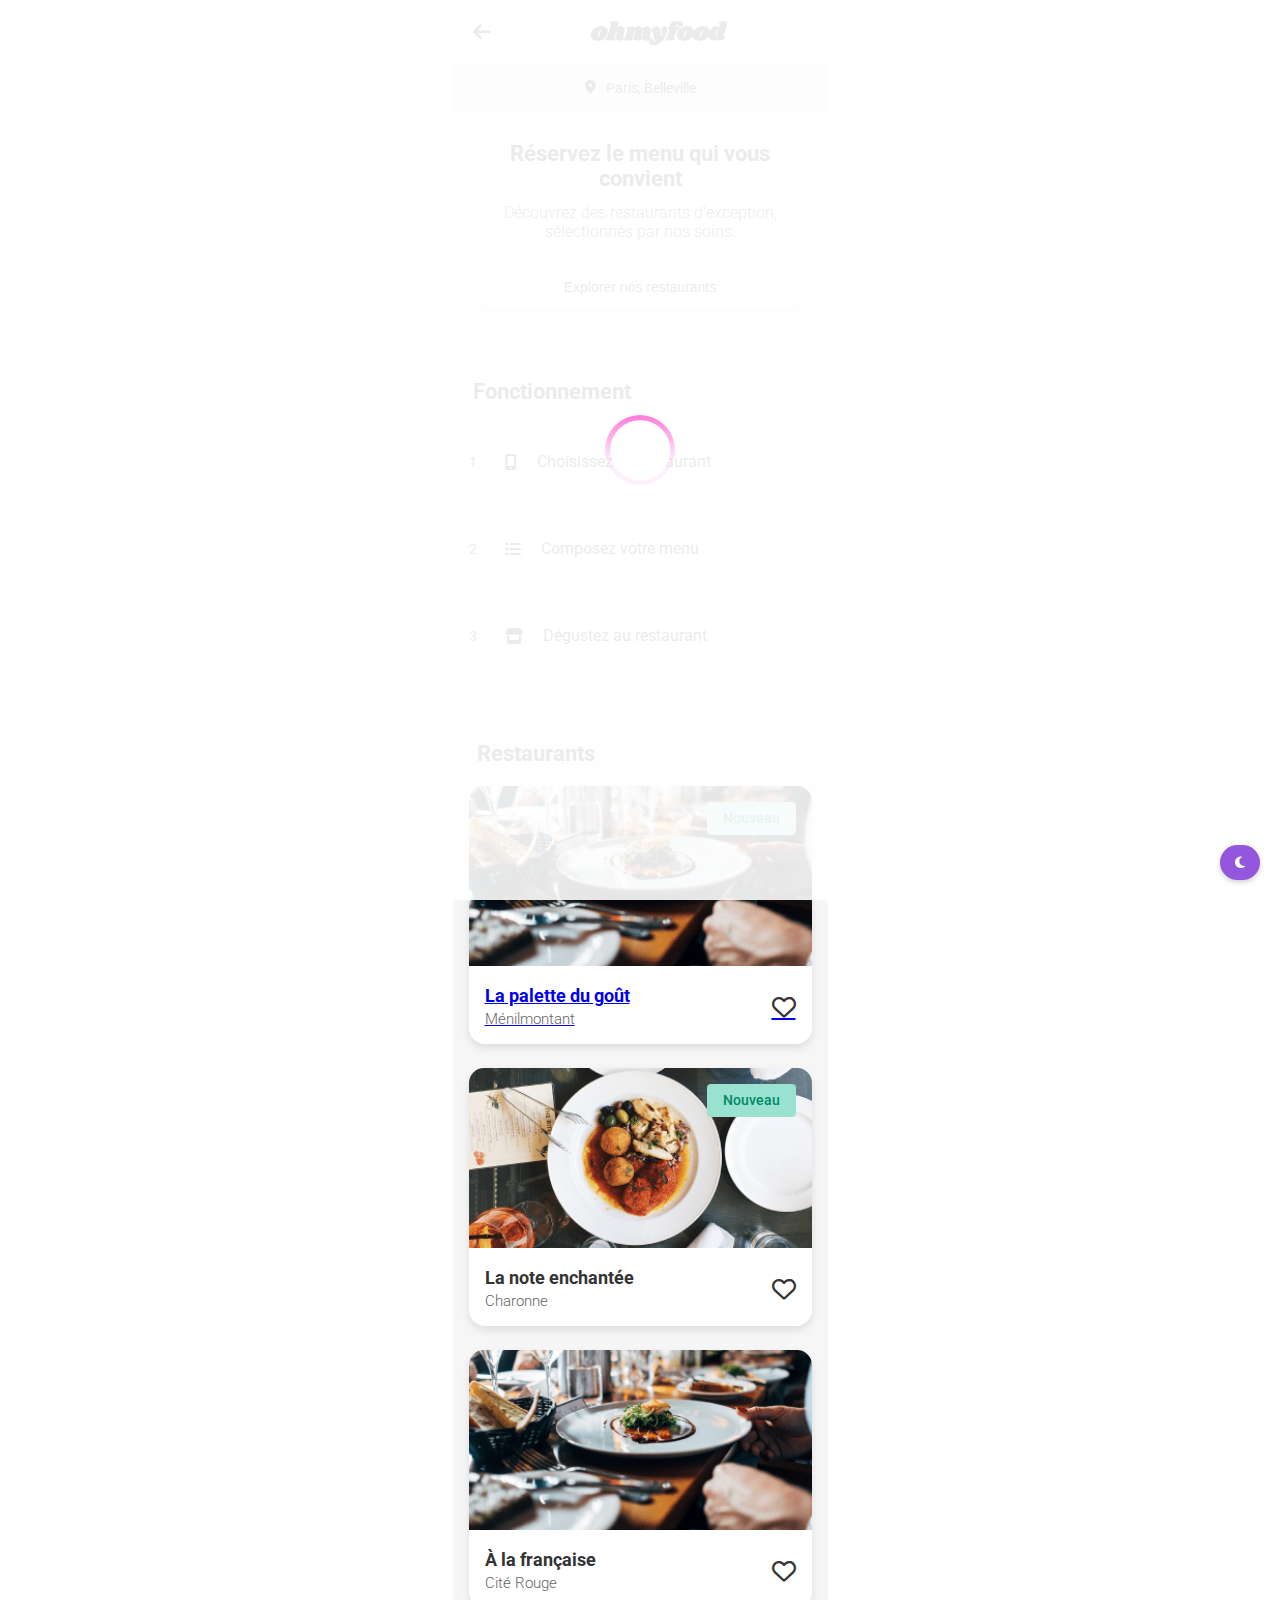
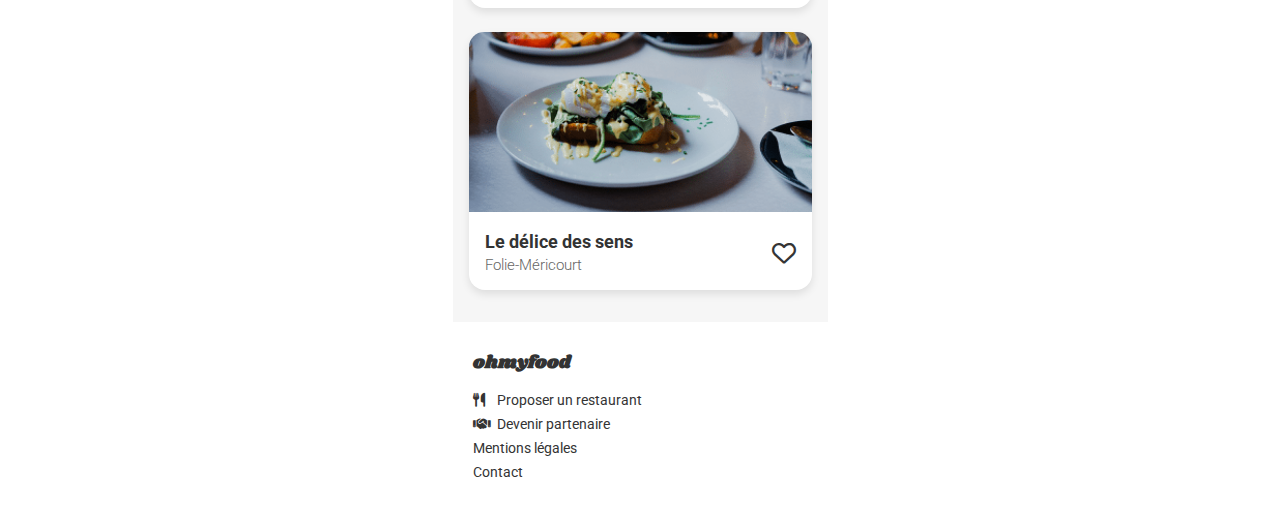
==== index.html @ c68fee1b "first commit" ====
<!DOCTYPE html>
<html lang="fr">
  <head>
    <meta charset="UTF-8" />
    <meta
      name="viewport"
      content="width=device-width, initial-scale=1.0, maximum-scale=1.0, user-scalable=no"
    />
    <title>ohmyfood - Mobile</title>
    <link
      rel="stylesheet"
      href="https://cdnjs.cloudflare.com/ajax/libs/font-awesome/6.4.0/css/all.min.css"
    />
    <link rel="stylesheet" href="./index.css" />
    <link
      href="https://fonts.googleapis.com/css2?family=Roboto:wght@300;400;500;700&family=Shrikhand&display=swap"
      rel="stylesheet"
    />
    <link rel="stylesheet" href="loader.css" />
  </head>
  <body>
    <div class="refresh-container">
      <div class="spinner"></div>
    </div>
    <button id="theme-toggle" class="theme-switcher">
      <i class="fas fa-moon"></i>
      <i class="fas fa-sun" style="display: none"></i>
    </button>
    <!-- Header -->
    <header class="header">
      <div class="header__back">
        <i class="fas fa-arrow-left"></i>
      </div>
      <div class="header-logo">
        <h2 class="header-logo">ohmyfood</h2>
      </div>
    </header>

    <!-- Location Bar -->
    <div class="location">
      <i class="fas fa-map-marker-alt"></i>
      <span>Paris, Belleville</span>
    </div>

    <!-- Hero Section -->
    <section class="hero">
      <h1 class="hero__title">Réservez le menu qui vous convient</h1>
      <p class="hero__subtitle">
        Découvrez des restaurants d'exception, sélectionnés par nos soins.
      </p>
      <button class="cta-button">Explorer nos restaurants</button>
    </section>

    <!-- Functioning Steps -->
    <section class="functioning">
      <h2>Fonctionnement</h2>
      <div class="steps">
        <div class="step">
          <span class="step-number">1</span>
          <i class="fas fa-mobile-alt"></i>
          <p>Choisissez un restaurant</p>
        </div>
        <div class="step">
          <span class="step-number">2</span>
          <i class="fas fa-list-ul"></i>
          <p>Composez votre menu</p>
        </div>
        <div class="step">
          <span class="step-number">3</span>
          <i class="fas fa-store"></i>
          <p>Dégustez au restaurant</p>
        </div>
      </div>
    </section>

    <section class="restaurants">
      <h2 class="restaurants__title">Restaurants</h2>

      <div class="restaurants__grid">
        <!-- Restaurant Card 1 -->
        <a href="file:///C:/Users/yohan/Downloads/P1/index.html">
          <article class="restaurant-card">
            <div class="restaurant-card__badge">Nouveau</div>
            <img
              src="public\external\ny88twmgwai194-5r6-300h.png"
              alt="La palette du goût"
              class="restaurant-card__image"
            />
            <div class="restaurant-card__content">
              <div class="restaurant-info">
                <h3 class="restaurant-name">La palette du goût</h3>
                <p class="restaurant-location">Ménilmontant</p>
              </div>
              <i class="far fa-heart"></i>
            </div>
          </article>
        </a>
        <!-- Restaurant Card 2 -->
        <article class="restaurant-card">
          <div class="restaurant-card__badge">Nouveau</div>
          <img
            src="public\external\ny88twmgwai195-ssod-300h.png"
            alt="La note enchantée"
            class="restaurant-card__image"
          />
          <div class="restaurant-card__content">
            <div class="restaurant-info">
              <h3 class="restaurant-name">La note enchantée</h3>
              <p class="restaurant-location">Charonne</p>
            </div>
            <i class="far fa-heart"></i>
          </div>
        </article>

        <!-- Restaurant Card 3 -->
        <article class="restaurant-card">
          <img
            src="public\external\ny88twmgwai194-5r6-300h.png"
            alt="À la française"
            class="restaurant-card__image"
          />
          <div class="restaurant-card__content">
            <div class="restaurant-info">
              <h3 class="restaurant-name">À la française</h3>
              <p class="restaurant-location">Cité Rouge</p>
            </div>
            <i class="far fa-heart"></i>
          </div>
        </article>

        <!-- Restaurant Card 4 -->
        <article class="restaurant-card">
          <img
            src="public\external\ny88twmgwai196-3ysr-300h.png"
            alt="Le délice des sens"
            class="restaurant-card__image"
          />
          <div class="restaurant-card__content">
            <div class="restaurant-info">
              <h3 class="restaurant-name">Le délice des sens</h3>
              <p class="restaurant-location">Folie-Méricourt</p>
            </div>
            <i class="far fa-heart"></i>
          </div>
        </article>
      </div>
    </section>

    <!-- Footer -->
    <footer class="footer">
      <h2 class="footer-logo">ohmyfood</h2>
      <nav class="footer-nav">
        <a href="#"><i class="fas fa-utensils"></i> Proposer un restaurant</a>
        <a href="#"><i class="fas fa-handshake"></i> Devenir partenaire</a>
        <a href="#">Mentions légales</a>
        <a href="mailto:contact@ohmyfood.com">Contact</a>
      </nav>
    </footer>
  </body>
</html>
---- index.css ----
/* Mobile-First CSS (375px) */
* {
  margin: 0;
  padding: 0;
  box-sizing: border-box;
}

:root {
  /* Light theme (default) */
  --bg-color: #ffffff;
  --text-color: #333333;
  --primary-color: #9356dc;
  --secondary-color: #ff79da;
  --card-bg: #f6f6f6;
}

[data-theme="dark"] {
  /* Dark theme */
  --bg-color: #1a1a1a;
  --text-color: #ffffff;
  --card-bg: #2d2d2d;
  --primary-color: #a881e2;
  --secondary-color: #ff94e0;
}

body {
  font-family: "Roboto", sans-serif;
  max-width: 375px;
  margin: 0 auto;
  background-color: var(--bg-color);
  color: var(--text-color);
  transition: background-color 0.3s, color 0.3s;
}

.card {
  background-color: var(--card-bg);
  box-shadow: 0 4px 8px rgba(0, 0, 0, 0.1);
}

.button {
  background: linear-gradient(
    175deg,
    var(--secondary-color),
    var(--primary-color)
  );
}

.theme-switcher {
  position: fixed;
  bottom: 20px;
  right: 20px;
  padding: 10px 15px;
  border: none;
  border-radius: 25px;
  background: var(--primary-color);
  color: white;
  cursor: pointer;
  z-index: 1000;
  box-shadow: 0 2px 5px rgba(0, 0, 0, 0.2);
}

/* Header */
.header {
  padding: 14px 20px;
  box-shadow: 0 2px 4px rgba(0, 0, 0, 0.1);
  display: flex;
  align-items: center;
}

.header__back i {
  font-size: 20px;
  color: var(--dark);
}

.header__logo img {
  width: 162px;
  margin-left: 20px;
}

/* Location */
.location {
  background: #eaeaea;
  padding: 15px 0;
  display: flex;
  justify-content: center;
  gap: 10px;
  font-size: 14px;
}

/* Hero Section */
.hero {
  padding: 30px 20px;
  text-align: center;
  background: #fafafa;
}

.hero__title {
  font-size: 22px;
  margin-bottom: 12px;
}

.hero__subtitle {
  font-size: 16px;
  font-weight: 300;
  margin-bottom: 24px;
}

.cta-button {
  background: linear-gradient(175deg, var(--secondary), var(--primary));
  color: var(--white);
  padding: 14px 24px;
  border-radius: 25px;
  border: none;
  font-size: 14px;
  font-weight: 500;
  box-shadow: 0 4px 8px rgba(0, 0, 0, 0.1);
  width: 100%;
}

/* Functioning Section */
.functioning {
  padding: 40px 20px;
}

.functioning h2 {
  margin-bottom: 24px;
  font-size: 22px;
}

.steps {
  display: flex;
  flex-direction: column;
  gap: 20px;
}

.step {
  background: var(--white);
  padding: 24px 32px;
  border-radius: 15px;
  box-shadow: 0 4px 8px rgba(0, 0, 0, 0.1);
  display: flex;
  align-items: center;
  gap: 20px;
  position: relative;
}

.step-number {
  background: var(--primary);
  color: var(--white);
  width: 24px;
  height: 24px;
  border-radius: 50%;
  display: flex;
  justify-content: center;
  align-items: center;
  position: absolute;
  left: -12px;
  font-size: 14px;
}

/* Restaurants Section */
.restaurants {
  padding: 40px 20px;
}

.restaurants h2 {
  font-size: 22px;
  margin-bottom: 20px;
}

.restaurant-cards {
  display: flex;
  flex-direction: column;
  gap: 20px;
}

.restaurant-card {
  background: var(--white);
  border-radius: 15px;
  position: relative;
  box-shadow: 0 4px 8px rgba(0, 0, 0, 0.1);
}

.restaurant-card img {
  width: 100%;
  height: 180px;
  object-fit: cover;
  border-radius: 15px 15px 0 0;
}

.new-badge {
  position: absolute;
  top: 12px;
  right: 12px;
  background: var(--tertiary);
  color: #008766;
  padding: 6px 12px;
  border-radius: 4px;
  font-size: 12px;
  font-weight: 500;
}

.card-content {
  padding: 14px;
  display: flex;
  justify-content: space-between;
  align-items: center;
}

.card-content h3 {
  font-size: 16px;
  margin-bottom: 4px;
}

.card-content p {
  font-size: 14px;
  font-weight: 300;
}

.fa-heart {
  font-size: 20px;
  color: var(--dark);
}

/* Footer */
.footer {
  background: var(--dark);
  color: var(--white);
  padding: 28px 20px;
}

.footer-logo {
  font-family: "Shrikhand", cursive;
  font-size: 18px;
  margin-bottom: 16px;
}
.header-logo {
  font-family: "Shrikhand", cursive;
  font-size: 25px;
  padding-left: 50px;
}

.footer-nav {
  display: flex;
  flex-direction: column;
  gap: 8px;
}

.footer-nav a {
  color: var(--white);
  text-decoration: none;
  font-size: 14px;
  display: flex;
  align-items: center;
  gap: 8px;
}

.footer-nav i {
  width: 16px;
}
/* Restaurants Section */
.restaurants {
  padding: 2rem 1rem;
  background-color: #f6f6f6;
}

.restaurants__title {
  font-size: 1.5rem;
  margin-bottom: 1.5rem;
  padding-left: 0.5rem;
}

.restaurants__grid {
  display: grid;
  gap: 1.5rem;
}

.restaurant-card {
  background: white;
  border-radius: 1rem;
  position: relative;
  box-shadow: 0 4px 8px rgba(0, 0, 0, 0.1);
  transition: transform 0.3s ease;
}

.restaurant-card:hover {
  transform: translateY(-5px);
}

.restaurant-card__image {
  width: 100%;
  height: 180px;
  object-fit: cover;
  border-radius: 1rem 1rem 0 0;
}

.restaurant-card__badge {
  position: absolute;
  top: 1rem;
  right: 1rem;
  background-color: #99e2d0;
  color: #008766;
  padding: 0.5rem 1rem;
  border-radius: 0.25rem;
  font-size: 0.9rem;
  font-weight: 500;
}

.restaurant-card__content {
  padding: 1rem;
  display: flex;
  justify-content: space-between;
  align-items: center;
}

.restaurant-info {
  flex: 1;
}

.restaurant-name {
  font-size: 1.1rem;
  margin-bottom: 0.25rem;
}

.restaurant-location {
  font-size: 0.95rem;
  color: #666;
  font-weight: 300;
}

.fa-heart {
  font-size: 1.5rem;
  color: #353535;
  transition: color 0.3s ease;
}

.fa-heart:hover {
  color: transparent;
  cursor: pointer;
  font-weight: 600;
  background: linear-gradient(175deg, var(--secondary), var(--primary));
  background-clip: text;
}
@keyframes spin {
  0% {
    transform: rotate(0deg);
  }
  100% {
    transform: rotate(360deg);
  }
}
---- loader.css ----
.refresh-container {
  position: fixed;
  top: 0;
  left: 0;
  width: 100%;
  height: 100%;
  background: rgba(255, 255, 255, 0.9);
  display: flex;
  justify-content: center;
  align-items: center;
  z-index: 1000;
  animation: loader 0.8s forwards;
}
.refresh-container .spinner {
  width: 70px;
  height: 70px;
  position: relative;
  animation: spin 0.8s linear infinite;
}
.refresh-container .spinner::before, .refresh-container .spinner::after {
  content: "";
  position: absolute;
  border-radius: 50%;
}
.refresh-container .spinner::before {
  width: 100%;
  height: 100%;
  background: linear-gradient(0deg, rgba(255, 121, 218, 0.1) 33%, #ff79da 100%);
}
.refresh-container .spinner::after {
  width: 85%;
  height: 85%;
  background: white;
  top: 50%;
  left: 50%;
  transform: translate(-50%, -50%);
}

@keyframes spin {
  0% {
    transform: rotate(0deg);
  }
  100% {
    transform: rotate(360deg);
  }
}
@keyframes loader {
  0% {
    display: flex;
  }
  100% {
    display: none;
  }
}/*# sourceMappingURL=loader.css.map */
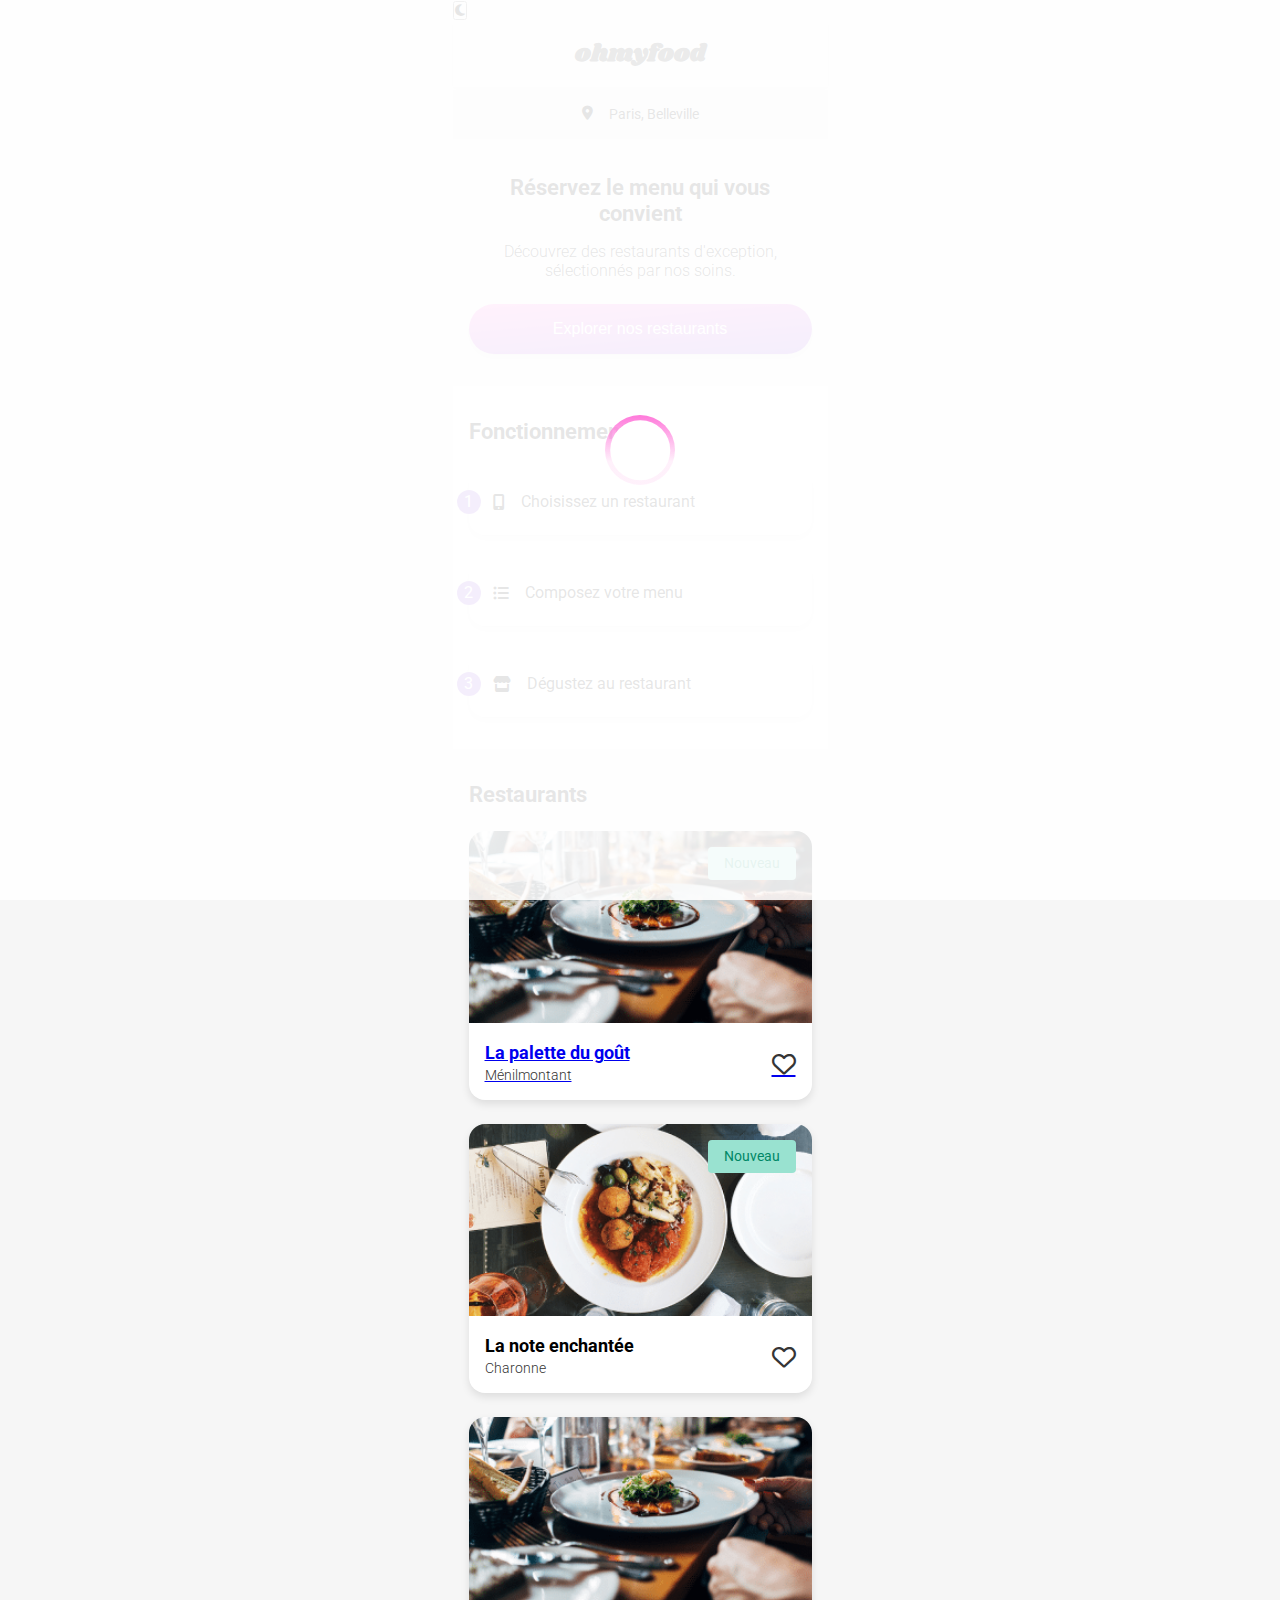
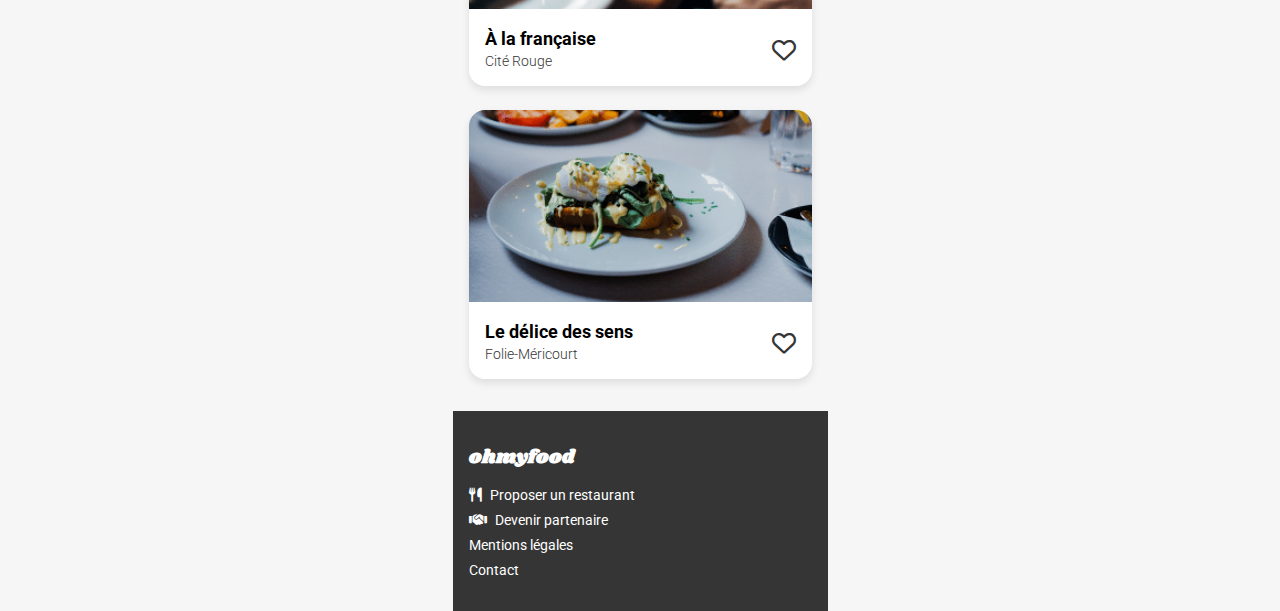
==== commit bdf86ca5: "change image" ====
--- a/index.html
+++ b/index.html
@@ -28,9 +28,6 @@
     </button>
     <!-- Header -->
     <header class="header">
-      <div class="header__back">
-        <i class="fas fa-arrow-left"></i>
-      </div>
       <div class="header-logo">
         <h2 class="header-logo">ohmyfood</h2>
       </div>
--- a/index.css
+++ b/index.css
@@ -1,4 +1,4 @@
-/* Mobile-First CSS (375px) */
+/* Mobile-Only CSS (375px) */
 * {
   margin: 0;
   padding: 0;
@@ -6,268 +6,128 @@
 }
 
 :root {
-  /* Light theme (default) */
-  --bg-color: #ffffff;
-  --text-color: #333333;
-  --primary-color: #9356dc;
-  --secondary-color: #ff79da;
-  --card-bg: #f6f6f6;
-}
-
-[data-theme="dark"] {
-  /* Dark theme */
-  --bg-color: #1a1a1a;
-  --text-color: #ffffff;
-  --card-bg: #2d2d2d;
-  --primary-color: #a881e2;
-  --secondary-color: #ff94e0;
+  --primary: #9356dc;
+  --secondary: #ff79da;
+  --tertiary: #99e2d0;
+  --dark: #353535;
+  --light: #f6f6f6;
+  --white: #ffffff;
 }
 
 body {
   font-family: "Roboto", sans-serif;
+  width: 100%;
   max-width: 375px;
   margin: 0 auto;
-  background-color: var(--bg-color);
-  color: var(--text-color);
-  transition: background-color 0.3s, color 0.3s;
-}
-
-.card {
-  background-color: var(--card-bg);
-  box-shadow: 0 4px 8px rgba(0, 0, 0, 0.1);
-}
-
-.button {
-  background: linear-gradient(
-    175deg,
-    var(--secondary-color),
-    var(--primary-color)
-  );
-}
-
-.theme-switcher {
-  position: fixed;
-  bottom: 20px;
-  right: 20px;
-  padding: 10px 15px;
-  border: none;
-  border-radius: 25px;
-  background: var(--primary-color);
-  color: white;
-  cursor: pointer;
-  z-index: 1000;
-  box-shadow: 0 2px 5px rgba(0, 0, 0, 0.2);
+  background: var(--light);
 }
 
 /* Header */
 .header {
-  padding: 14px 20px;
+  padding: 1rem;
+  display: flex;
+  align-items: center;
+  gap: 1rem;
   box-shadow: 0 2px 4px rgba(0, 0, 0, 0.1);
-  display: flex;
-  align-items: center;
-}
-
-.header__back i {
-  font-size: 20px;
+  justify-content: center;
+  margin-bottom: 3px;
+}
+
+.header-logo h2 {
+  font-family: "Shrikhand", cursive;
+  font-size: 1.5rem;
   color: var(--dark);
-}
-
-.header__logo img {
-  width: 162px;
-  margin-left: 20px;
 }
 
 /* Location */
 .location {
   background: #eaeaea;
-  padding: 15px 0;
+  padding: 1rem;
   display: flex;
   justify-content: center;
-  gap: 10px;
-  font-size: 14px;
+  gap: 1rem;
+  font-size: 0.9rem;
 }
 
 /* Hero Section */
 .hero {
-  padding: 30px 20px;
+  padding: 2rem 1rem;
   text-align: center;
-  background: #fafafa;
+  background: var(--light);
+  margin-top: 3px;
 }
 
 .hero__title {
-  font-size: 22px;
-  margin-bottom: 12px;
+  font-size: 1.4rem;
+  margin-bottom: 1rem;
 }
 
 .hero__subtitle {
-  font-size: 16px;
+  font-size: 1rem;
   font-weight: 300;
-  margin-bottom: 24px;
+  margin-bottom: 1.5rem;
 }
 
 .cta-button {
   background: linear-gradient(175deg, var(--secondary), var(--primary));
   color: var(--white);
-  padding: 14px 24px;
-  border-radius: 25px;
+  padding: 1rem 2rem;
   border: none;
-  font-size: 14px;
-  font-weight: 500;
+  border-radius: 2rem;
+  width: 100%;
+  font-size: 1rem;
   box-shadow: 0 4px 8px rgba(0, 0, 0, 0.1);
-  width: 100%;
-}
-
-/* Functioning Section */
+}
+
+/* Functioning Steps */
 .functioning {
-  padding: 40px 20px;
+  padding: 2rem 1rem;
+  background: white;
 }
 
 .functioning h2 {
-  margin-bottom: 24px;
-  font-size: 22px;
+  font-size: 1.4rem;
+  margin-bottom: 1.5rem;
 }
 
 .steps {
   display: flex;
   flex-direction: column;
-  gap: 20px;
+  gap: 1.5rem;
 }
 
 .step {
   background: var(--white);
-  padding: 24px 32px;
-  border-radius: 15px;
+  padding: 1.5rem;
+  border-radius: 1rem;
   box-shadow: 0 4px 8px rgba(0, 0, 0, 0.1);
   display: flex;
   align-items: center;
-  gap: 20px;
+  gap: 1rem;
   position: relative;
 }
 
 .step-number {
   background: var(--primary);
   color: var(--white);
-  width: 24px;
-  height: 24px;
+  width: 1.5rem;
+  height: 1.5rem;
   border-radius: 50%;
-  display: flex;
-  justify-content: center;
-  align-items: center;
+  display: grid;
+  place-items: center;
   position: absolute;
-  left: -12px;
-  font-size: 14px;
+  left: -0.75rem;
 }
 
 /* Restaurants Section */
 .restaurants {
-  padding: 40px 20px;
-}
-
-.restaurants h2 {
-  font-size: 22px;
-  margin-bottom: 20px;
-}
-
-.restaurant-cards {
-  display: flex;
-  flex-direction: column;
-  gap: 20px;
-}
-
-.restaurant-card {
-  background: var(--white);
-  border-radius: 15px;
-  position: relative;
-  box-shadow: 0 4px 8px rgba(0, 0, 0, 0.1);
-}
-
-.restaurant-card img {
-  width: 100%;
-  height: 180px;
-  object-fit: cover;
-  border-radius: 15px 15px 0 0;
-}
-
-.new-badge {
-  position: absolute;
-  top: 12px;
-  right: 12px;
-  background: var(--tertiary);
-  color: #008766;
-  padding: 6px 12px;
-  border-radius: 4px;
-  font-size: 12px;
-  font-weight: 500;
-}
-
-.card-content {
-  padding: 14px;
-  display: flex;
-  justify-content: space-between;
-  align-items: center;
-}
-
-.card-content h3 {
-  font-size: 16px;
-  margin-bottom: 4px;
-}
-
-.card-content p {
-  font-size: 14px;
-  font-weight: 300;
-}
-
-.fa-heart {
-  font-size: 20px;
-  color: var(--dark);
-}
-
-/* Footer */
-.footer {
-  background: var(--dark);
-  color: var(--white);
-  padding: 28px 20px;
-}
-
-.footer-logo {
-  font-family: "Shrikhand", cursive;
-  font-size: 18px;
-  margin-bottom: 16px;
-}
-.header-logo {
-  font-family: "Shrikhand", cursive;
-  font-size: 25px;
-  padding-left: 50px;
-}
-
-.footer-nav {
-  display: flex;
-  flex-direction: column;
-  gap: 8px;
-}
-
-.footer-nav a {
-  color: var(--white);
-  text-decoration: none;
-  font-size: 14px;
-  display: flex;
-  align-items: center;
-  gap: 8px;
-}
-
-.footer-nav i {
-  width: 16px;
-}
-/* Restaurants Section */
-.restaurants {
-  padding: 2rem 1rem;
-  background-color: #f6f6f6;
+  padding: 2rem 1rem;
+  background: var(--light);
 }
 
 .restaurants__title {
-  font-size: 1.5rem;
+  font-size: 1.4rem;
   margin-bottom: 1.5rem;
-  padding-left: 0.5rem;
 }
 
 .restaurants__grid {
@@ -276,20 +136,15 @@
 }
 
 .restaurant-card {
-  background: white;
+  background: var(--white);
   border-radius: 1rem;
+  box-shadow: 0 4px 8px rgba(0, 0, 0, 0.1);
   position: relative;
-  box-shadow: 0 4px 8px rgba(0, 0, 0, 0.1);
-  transition: transform 0.3s ease;
-}
-
-.restaurant-card:hover {
-  transform: translateY(-5px);
 }
 
 .restaurant-card__image {
   width: 100%;
-  height: 180px;
+  height: 12rem;
   object-fit: cover;
   border-radius: 1rem 1rem 0 0;
 }
@@ -298,12 +153,11 @@
   position: absolute;
   top: 1rem;
   right: 1rem;
-  background-color: #99e2d0;
+  background: var(--tertiary);
   color: #008766;
   padding: 0.5rem 1rem;
   border-radius: 0.25rem;
   font-size: 0.9rem;
-  font-weight: 500;
 }
 
 .restaurant-card__content {
@@ -311,10 +165,6 @@
   display: flex;
   justify-content: space-between;
   align-items: center;
-}
-
-.restaurant-info {
-  flex: 1;
 }
 
 .restaurant-name {
@@ -323,15 +173,42 @@
 }
 
 .restaurant-location {
-  font-size: 0.95rem;
-  color: #666;
+  font-size: 0.9rem;
+  color: var(--dark);
   font-weight: 300;
 }
 
 .fa-heart {
   font-size: 1.5rem;
-  color: #353535;
-  transition: color 0.3s ease;
+  color: var(--dark);
+}
+
+/* Footer */
+.footer {
+  background: var(--dark);
+  color: var(--white);
+  padding: 2rem 1rem;
+}
+
+.footer-logo {
+  font-family: "Shrikhand", cursive;
+  font-size: 1.2rem;
+  margin-bottom: 1rem;
+}
+
+.footer-nav {
+  display: flex;
+  flex-direction: column;
+  gap: 0.5rem;
+}
+
+.footer-nav a {
+  color: var(--white);
+  text-decoration: none;
+  font-size: 0.9rem;
+  display: flex;
+  align-items: center;
+  gap: 0.5rem;
 }
 
 .fa-heart:hover {
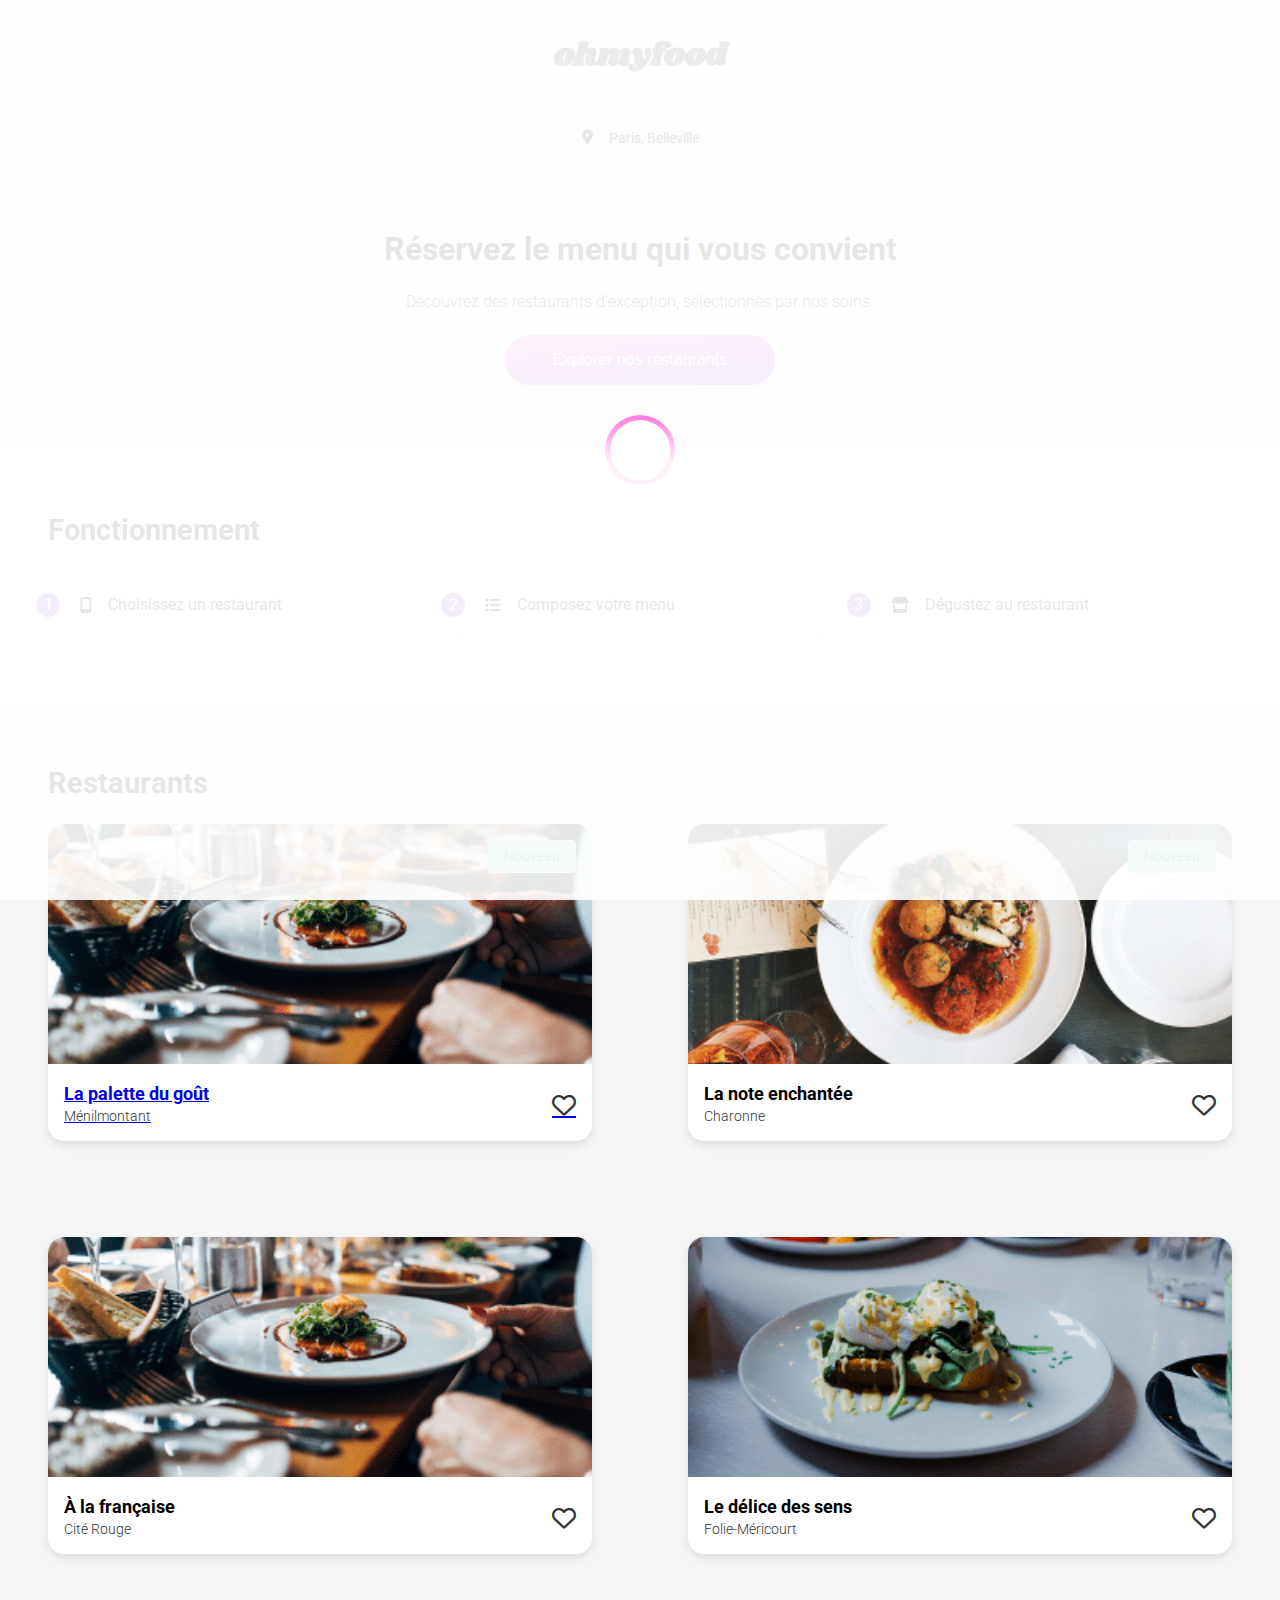
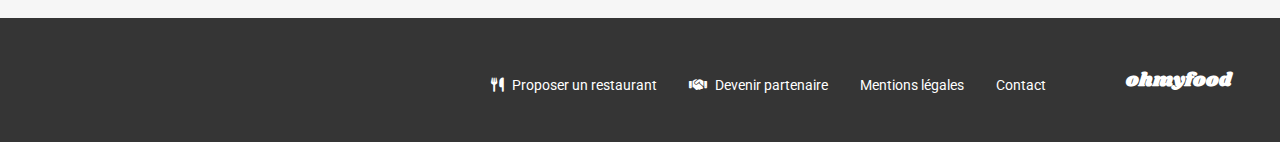
==== commit 21039945: "general adaj" ====
--- a/index.html
+++ b/index.html
@@ -22,10 +22,6 @@
     <div class="refresh-container">
       <div class="spinner"></div>
     </div>
-    <button id="theme-toggle" class="theme-switcher">
-      <i class="fas fa-moon"></i>
-      <i class="fas fa-sun" style="display: none"></i>
-    </button>
     <!-- Header -->
     <header class="header">
       <div class="header-logo">
@@ -75,7 +71,7 @@
 
       <div class="restaurants__grid">
         <!-- Restaurant Card 1 -->
-        <a href="file:///C:/Users/yohan/Downloads/P1/index.html">
+        <a href="la-palette-du-gout.html">
           <article class="restaurant-card">
             <div class="restaurant-card__badge">Nouveau</div>
             <img
--- a/index.css
+++ b/index.css
@@ -17,7 +17,7 @@
 body {
   font-family: "Roboto", sans-serif;
   width: 100%;
-  max-width: 375px;
+  max-width: 1440px;
   margin: 0 auto;
   background: var(--light);
 }
@@ -226,3 +226,91 @@
     transform: rotate(360deg);
   }
 }
+
+/* Desktop CSS (min-width: 1024px) */
+@media (min-width: 1024px) {
+  /* Header */
+  .header {
+    padding: 2rem 3rem;
+  }
+
+  .header-logo h2 {
+    font-size: 2rem;
+  }
+
+  /* Hero Section */
+  .hero {
+    padding: 4rem 3rem;
+  }
+
+  .hero__title {
+    font-size: 2rem;
+    margin-bottom: 1.5rem;
+  }
+
+  .cta-button {
+    width: auto;
+    padding: 1rem 3rem;
+  }
+
+  /* Functioning Steps */
+  .functioning {
+    padding: 4rem 3rem;
+  }
+
+  .functioning h2 {
+    font-size: 1.8rem;
+  }
+
+  .steps {
+    flex-direction: row;
+    gap: 2rem;
+  }
+
+  .step {
+    flex: 1;
+    padding: 1.5rem 2rem;
+  }
+
+  /* Restaurants Section */
+  .restaurants {
+    padding: 4rem 3rem;
+  }
+
+  .restaurants__title {
+    font-size: 1.8rem;
+  }
+
+  .restaurants__grid {
+    grid-template-columns: repeat(2, 1fr);
+    gap: 6rem;
+  }
+
+  .restaurant-card__image {
+    height: 15rem;
+  }
+
+  /* Footer */
+  .footer {
+    padding: 3rem;
+    display: flex;
+    flex-direction: row-reverse;
+    align-items: flex-end;
+    gap: 5rem;
+  }
+
+  .footer-logo {
+    margin-bottom: 0;
+  }
+
+  .footer-nav {
+    flex-direction: row;
+    gap: 2rem;
+  }
+
+  /* Global Container Padding */
+  body > *:not(.header):not(.footer) {
+    padding-left: 3rem;
+    padding-right: 3rem;
+  }
+}
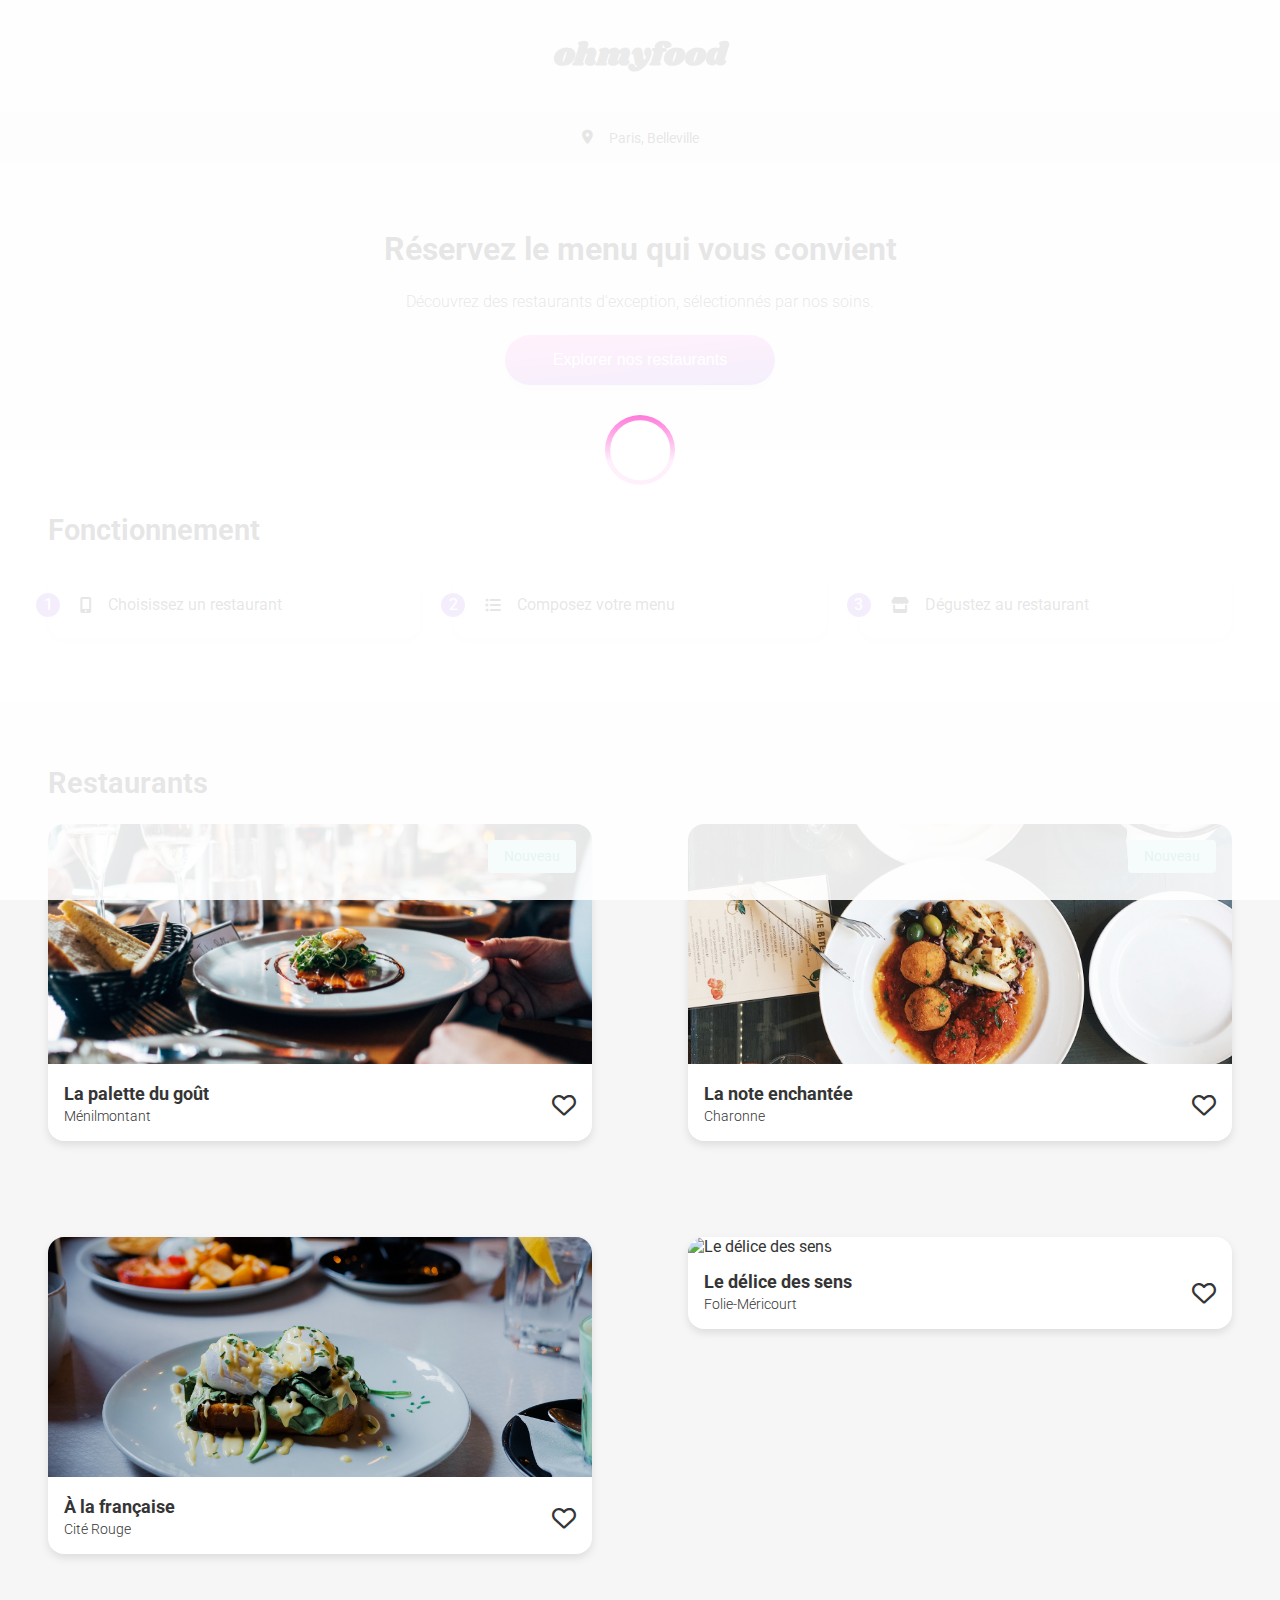
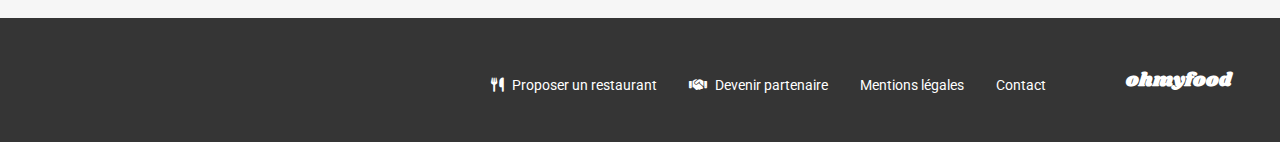
==== commit 3e132096: "04/17" ====
--- a/index.html
+++ b/index.html
@@ -75,7 +75,7 @@
           <article class="restaurant-card">
             <div class="restaurant-card__badge">Nouveau</div>
             <img
-              src="public\external\ny88twmgwai194-5r6-300h.png"
+              src="public\external\b1f7c04ec47d0d54b023bb91b05e07d8.jpg"
               alt="La palette du goût"
               class="restaurant-card__image"
             />
@@ -89,53 +89,57 @@
           </article>
         </a>
         <!-- Restaurant Card 2 -->
-        <article class="restaurant-card">
-          <div class="restaurant-card__badge">Nouveau</div>
-          <img
-            src="public\external\ny88twmgwai195-ssod-300h.png"
-            alt="La note enchantée"
-            class="restaurant-card__image"
-          />
-          <div class="restaurant-card__content">
-            <div class="restaurant-info">
-              <h3 class="restaurant-name">La note enchantée</h3>
-              <p class="restaurant-location">Charonne</p>
+        <a href="La-note-enchantee.html">
+          <article class="restaurant-card">
+            <div class="restaurant-card__badge">Nouveau</div>
+            <img
+              src="public\external\6d117fe627d64bfc6ce70a2b3d8932d0.jpg"
+              alt="La note enchantée"
+              class="restaurant-card__image"
+            />
+            <div class="restaurant-card__content">
+              <div class="restaurant-info">
+                <h3 class="restaurant-name">La note enchantée</h3>
+                <p class="restaurant-location">Charonne</p>
+              </div>
+              <i class="far fa-heart"></i>
             </div>
-            <i class="far fa-heart"></i>
-          </div>
-        </article>
-
+          </article>
+        </a>
         <!-- Restaurant Card 3 -->
-        <article class="restaurant-card">
-          <img
-            src="public\external\ny88twmgwai194-5r6-300h.png"
-            alt="À la française"
-            class="restaurant-card__image"
-          />
-          <div class="restaurant-card__content">
-            <div class="restaurant-info">
-              <h3 class="restaurant-name">À la française</h3>
-              <p class="restaurant-location">Cité Rouge</p>
+        <a href="a-la-francaise.html">
+          <article class="restaurant-card">
+            <img
+              src="public\external\403bf1f2e68f215ddea32f9d8e8176fb.jpg"
+              alt="À la française"
+              class="restaurant-card__image"
+            />
+            <div class="restaurant-card__content">
+              <div class="restaurant-info">
+                <h3 class="restaurant-name">À la française</h3>
+                <p class="restaurant-location">Cité Rouge</p>
+              </div>
+              <i class="far fa-heart"></i>
             </div>
-            <i class="far fa-heart"></i>
-          </div>
-        </article>
-
+          </article>
+        </a>
         <!-- Restaurant Card 4 -->
-        <article class="restaurant-card">
-          <img
-            src="public\external\ny88twmgwai196-3ysr-300h.png"
-            alt="Le délice des sens"
-            class="restaurant-card__image"
-          />
-          <div class="restaurant-card__content">
-            <div class="restaurant-info">
-              <h3 class="restaurant-name">Le délice des sens</h3>
-              <p class="restaurant-location">Folie-Méricourt</p>
+        <a href="Le-delice-des-sens.html">
+          <article class="restaurant-card">
+            <img
+              src="public\external\845d798f666fdecd06f773ce96dfd261.jpg"
+              alt="Le délice des sens"
+              class="restaurant-card__image"
+            />
+            <div class="restaurant-card__content">
+              <div class="restaurant-info">
+                <h3 class="restaurant-name">Le délice des sens</h3>
+                <p class="restaurant-location">Folie-Méricourt</p>
+              </div>
+              <i class="far fa-heart"></i>
             </div>
-            <i class="far fa-heart"></i>
-          </div>
-        </article>
+          </article>
+        </a>
       </div>
     </section>
 
--- a/index.css
+++ b/index.css
@@ -3,6 +3,11 @@
   margin: 0;
   padding: 0;
   box-sizing: border-box;
+}
+
+a {
+  text-decoration: none;
+  color: var(--dark);
 }
 
 :root {
